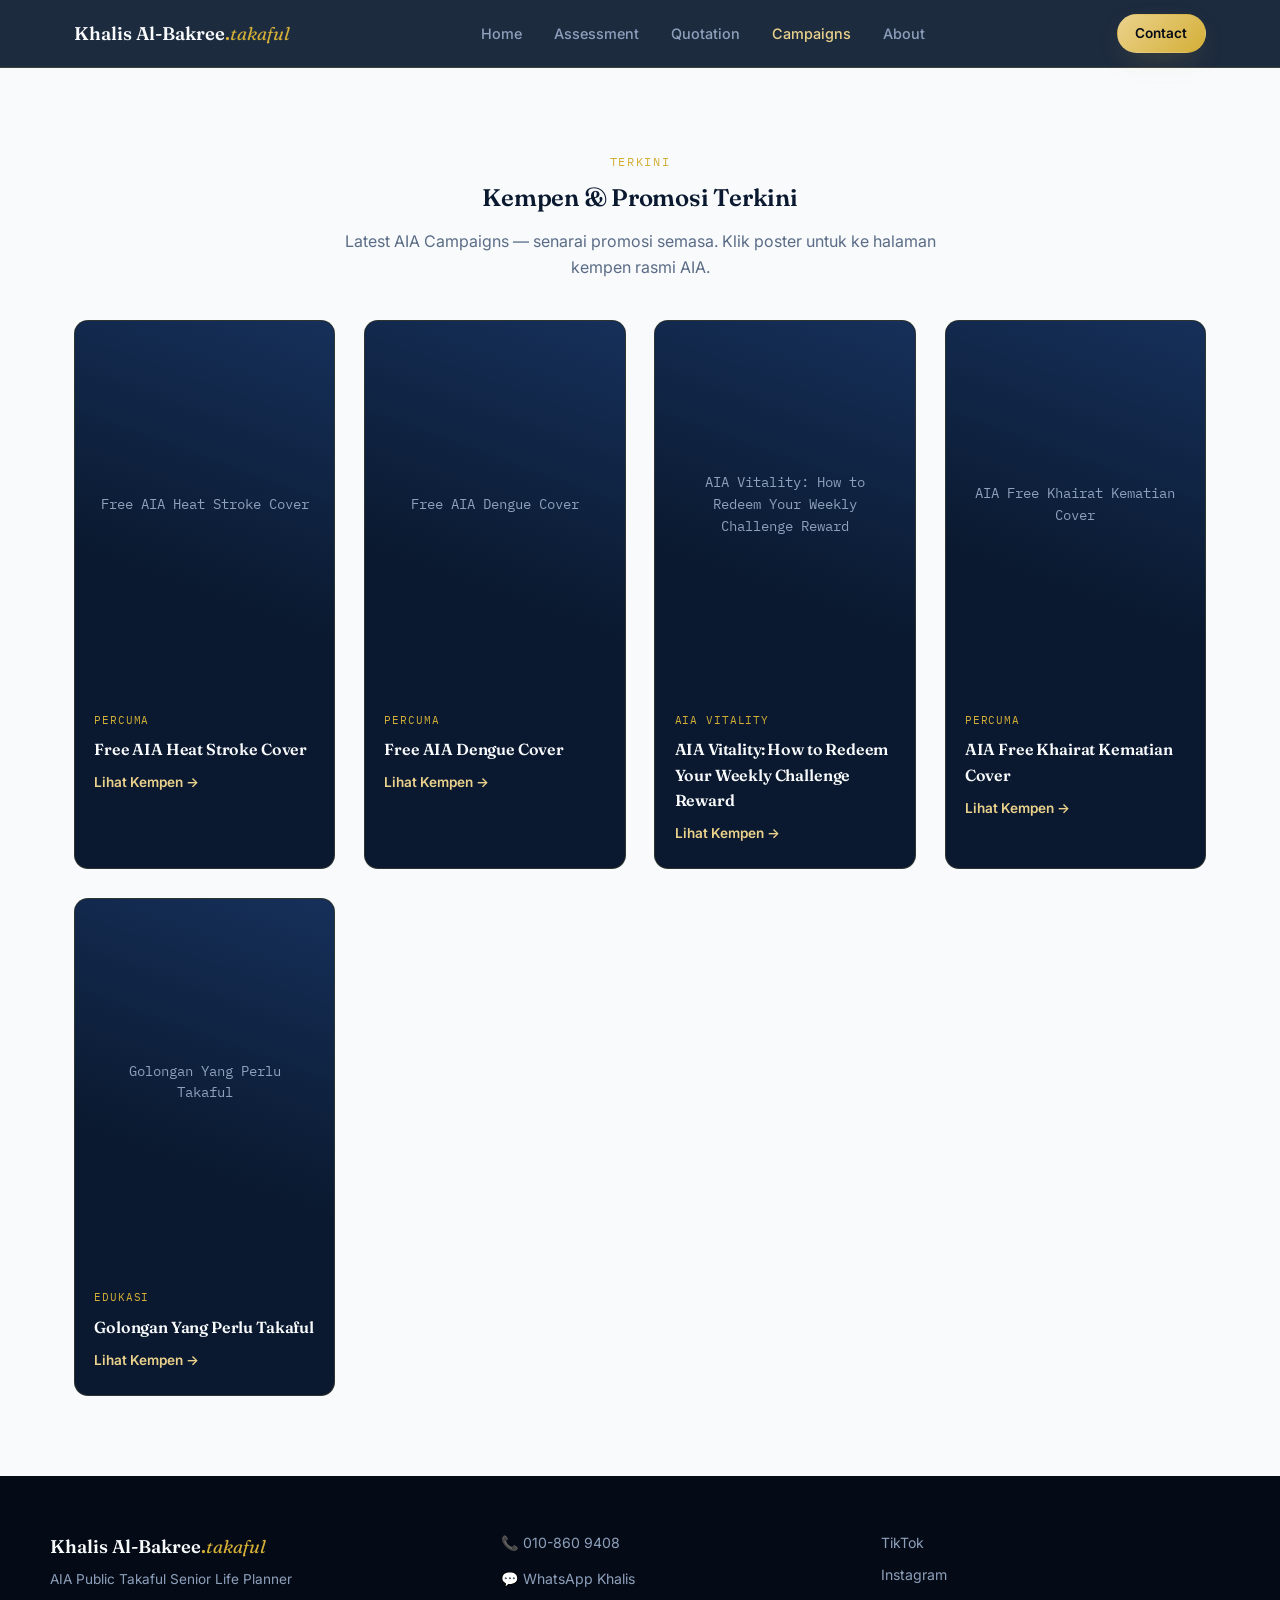
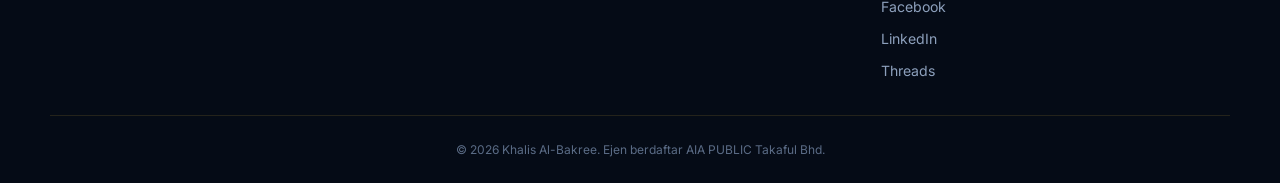
==== campaigns.html @ efdd9053 "Add files via upload" ====
<!DOCTYPE html>
<html lang="ms">
<head>
<meta charset="UTF-8">
<meta name="viewport" content="width=device-width, initial-scale=1.0">
<title>Kempen & Promosi Terkini | Khalis Al-Bakree — AIA Public Takaful</title>
<meta name="description" content="Senarai kempen dan promosi terkini AIA Public Takaful oleh Khalis Al-Bakree.">
<link rel="preconnect" href="https://fonts.googleapis.com">
<link rel="preconnect" href="https://fonts.gstatic.com" crossorigin>
<link href="https://fonts.googleapis.com/css2?family=Fraunces:opsz,wght@9..144,400;9..144,500;9..144,600;9..144,700&family=Inter:wght@400;500;600;700&family=IBM+Plex+Mono:wght@400;500;600&display=swap" rel="stylesheet">
<link rel="stylesheet" href="style.css">
</head>
<body>

<!-- ============ HEADER ============ -->
<header class="site-header">
  <div class="header-inner">
    <a href="index.html" class="logo">Khalis Al-Bakree<span class="logo-dot">.</span><span class="logo-accent">takaful</span></a>
    <nav class="main-nav" id="mainNav">
      <a href="index.html#home">Home</a>
      <a href="index.html#assessment">Assessment</a>
      <a href="index.html#quotation">Quotation</a>
      <a href="campaigns.html" class="nav-active">Campaigns</a>
      <a href="index.html#about">About</a>
    </nav>
    <a class="btn btn-gold btn-small" href="https://wa.me/60108609408" target="_blank" rel="noopener">Contact</a>
    <button class="nav-toggle" id="navToggle" aria-label="Buka menu" aria-expanded="false">
      <span></span><span></span><span></span>
    </button>
  </div>
</header>

<main>
<section class="campaigns-page">
  <div class="section-head">
    <span class="eyebrow">Terkini</span>
    <h1>Kempen &amp; Promosi Terkini</h1>
    <p class="section-sub">Latest AIA Campaigns — senarai promosi semasa. Klik poster untuk ke halaman kempen rasmi AIA.</p>
  </div>

  <div class="campaign-grid" id="campaignGrid"></div>
  <p class="campaign-empty" id="campaignEmpty" hidden>Tiada kempen aktif buat masa ini. Sila semak semula tidak lama lagi.</p>
</section>
</main>

<!-- ============ FOOTER ============ -->
<footer class="site-footer">
  <div class="footer-inner">
    <div class="footer-brand">
      <span class="logo">Khalis Al-Bakree<span class="logo-dot">.</span><span class="logo-accent">takaful</span></span>
      <p>AIA Public Takaful Senior Life Planner</p>
    </div>
    <div class="footer-contact">
      <p>📞 <a href="tel:+60108609408">010-860 9408</a></p>
      <p>💬 <a href="https://wa.me/60108609408" target="_blank" rel="noopener">WhatsApp Khalis</a></p>
    </div>
    <div class="footer-social">
      <a href="https://www.tiktok.com/@khalisalbakree?_r=1&_t=ZS-99dYQrxpDvN" target="_blank" rel="noopener">TikTok</a>
      <a href="https://www.instagram.com/khalisalbakree?igsi=c2Nwd3drcGUxZGxn&utm_source=qr" target="_blank" rel="noopener">Instagram</a>
      <a href="https://www.facebook.com/share/1DFNo1LqV4/?mibextid=wwXIfr" target="_blank" rel="noopener">Facebook</a>
      <a href="https://www.linkedin.com/in/khalis-al-bakree-452933145" target="_blank" rel="noopener">LinkedIn</a>
      <a href="https://www.threads.com/@khalisalbakree" target="_blank" rel="noopener">Threads</a>
    </div>
  </div>
  <p class="footer-legal">© 2026 Khalis Al-Bakree. Ejen berdaftar AIA PUBLIC Takaful Bhd.</p>
</footer>

<script src="campaigns.js"></script>
<script src="campaigns-render.js"></script>
</body>
</html>
---- style.css ----
/* =============================================================
   TOKENS
============================================================= */
:root{
  --navy-950:#050B16;
  --navy-900:#0A192F;
  --navy-800:#122544;
  --navy-700:#1C3763;
  --gold:#D4AF37;
  --gold-light:#EBD28C;
  --gold-dim: rgba(212,175,55,0.35);
  --paper:#F8FAFC;
  --paper-dim:#EDF1F6;
  --ink:#0A192F;
  --muted:#8DA0BC;
  --muted-dark:#5B6C86;
  --red:#E2574C;
  --yellow:#E0B84B;
  --green:#3FA173;

  --font-display:'Fraunces', serif;
  --font-body:'Inter', sans-serif;
  --font-mono:'IBM Plex Mono', monospace;

  --radius:14px;
  --shadow-lg: 0 24px 60px -20px rgba(5,11,22,0.55);
}

*{box-sizing:border-box;}
html{scroll-behavior:smooth;}
body{
  margin:0;
  background:var(--paper);
  color:var(--ink);
  font-family:var(--font-body);
  line-height:1.6;
  -webkit-font-smoothing:antialiased;
}
h1,h2,h3{
  font-family:var(--font-display);
  font-weight:600;
  color:var(--navy-900);
  margin:0 0 .5em;
  letter-spacing:-0.01em;
}
p{margin:0 0 1em;}
a{color:inherit;text-decoration:none;}
ul{list-style:none;margin:0;padding:0;}
img{max-width:100%;display:block;}
:focus-visible{outline:2px solid var(--gold);outline-offset:3px;}
@media (prefers-reduced-motion: reduce){
  *{animation-duration:.001ms !important; transition-duration:.001ms !important;}
}

.gold-text{color:var(--gold);}
.eyebrow{
  display:inline-block;
  font-family:var(--font-mono);
  font-size:.72rem;
  letter-spacing:.14em;
  text-transform:uppercase;
  color:var(--gold);
  margin-bottom:.6em;
}
.section-head{max-width:640px;margin:0 auto 2.5rem;text-align:center;}
.section-sub{color:var(--muted-dark);}
.placeholder-note{
  font-family:var(--font-mono);
  font-size:.72rem;
  color:var(--muted-dark);
  opacity:.7;
}

/* =============================================================
   BUTTONS
============================================================= */
.btn{
  display:inline-flex;align-items:center;justify-content:center;
  padding:.85em 1.7em;
  border-radius:999px;
  font-weight:600;
  font-size:.95rem;
  border:1px solid transparent;
  cursor:pointer;
  transition:transform .18s ease, box-shadow .18s ease, background .18s ease;
}
.btn:hover{transform:translateY(-2px);}
.btn-gold{
  background:linear-gradient(135deg, var(--gold-light), var(--gold));
  color:var(--navy-950);
  box-shadow:0 10px 30px -12px var(--gold-dim);
}
.btn-gold:hover{box-shadow:0 14px 34px -10px var(--gold-dim);}
.btn-outline{
  background:transparent;
  border-color:var(--gold-dim);
  color:var(--navy-900);
}
.btn-outline:hover{border-color:var(--gold);background:rgba(212,175,55,0.06);}
.btn-small{padding:.55em 1.3em;font-size:.85rem;}
.btn-full{width:100%;}
.btn-bilingual{flex-direction:column;line-height:1.3;gap:.1rem;padding:.7em 1.7em;}
.btn-sub{font-size:.72rem;font-weight:500;opacity:.75;}

/* =============================================================
   HEADER
============================================================= */
.site-header{
  position:sticky;top:0;z-index:50;
  background:rgba(10,25,47,0.92);
  backdrop-filter:blur(10px);
  border-bottom:1px solid rgba(212,175,55,0.18);
}
.header-inner{
  max-width:1180px;margin:0 auto;
  display:flex;align-items:center;justify-content:space-between;
  padding:.9rem 1.5rem;
}
.logo{
  font-family:var(--font-display);
  font-size:1.15rem;
  color:var(--paper);
  font-weight:600;
}
.logo-dot{color:var(--gold);}
.logo-accent{color:var(--gold);font-style:italic;font-weight:400;}
.main-nav{display:flex;gap:2rem;}
.main-nav a{
  color:var(--muted);
  font-size:.9rem;
  font-weight:500;
  transition:color .15s ease;
}
.main-nav a:hover{color:var(--gold-light);}
.nav-toggle{display:none;background:none;border:none;cursor:pointer;padding:.4rem;}
.nav-toggle span{
  display:block;width:22px;height:2px;background:var(--paper);margin:5px 0;
  transition:transform .2s ease, opacity .2s ease;
}

/* =============================================================
   HERO
============================================================= */
.hero{
  position:relative;
  background:radial-gradient(120% 140% at 85% -10%, #17335c 0%, var(--navy-900) 45%, var(--navy-950) 100%);
  padding:5rem 1.5rem 6rem;
  overflow:hidden;
}
.hero-motif{
  position:absolute;inset:0;
  background-image:
    repeating-conic-gradient(from 0deg, rgba(212,175,55,0.05) 0deg 6deg, transparent 6deg 24deg);
  -webkit-mask-image:radial-gradient(circle at 88% 8%, black 0%, transparent 45%);
  mask-image:radial-gradient(circle at 88% 8%, black 0%, transparent 45%);
  pointer-events:none;
}
.hero-inner{
  position:relative;
  max-width:1180px;margin:0 auto;
  display:grid;grid-template-columns:1.15fr .85fr;gap:3.5rem;align-items:center;
}
.badge{
  display:inline-block;
  font-family:var(--font-mono);
  font-size:.72rem;letter-spacing:.1em;text-transform:uppercase;
  color:var(--navy-950);
  background:linear-gradient(135deg, var(--gold-light), var(--gold));
  padding:.45em 1em;border-radius:999px;
  margin-bottom:1.4rem;
}
.hero h1{
  color:var(--paper);
  font-size:clamp(2.1rem, 4vw, 3.1rem);
  line-height:1.15;
}
.hero-sub{color:var(--muted);max-width:46ch;font-size:1.05rem;}
.hero-cta{display:flex;gap:1rem;flex-wrap:wrap;margin-top:1.8rem;}
.hero-cta .btn-outline{color:var(--paper);border-color:rgba(212,175,55,0.5);}
.hero-cta .btn-outline:hover{background:rgba(212,175,55,0.1);}

.hero-video-card{
  background:linear-gradient(160deg, var(--navy-800), var(--navy-900));
  border:1px solid rgba(212,175,55,0.25);
  border-radius:var(--radius);
  padding:1.2rem;
  box-shadow:var(--shadow-lg);
}
.video-placeholder{
  aspect-ratio:9/13;
  border-radius:10px;
  background:linear-gradient(200deg, #16305a, #0A192F 70%);
  display:flex;flex-direction:column;align-items:center;justify-content:center;gap:1rem;
  color:var(--muted);
  text-align:center;padding:1rem;
  position:relative;
}
.video-placeholder.small{aspect-ratio:9/12;}
.video-placeholder p{margin:0;font-size:.85rem;max-width:20ch;}
.play-ring{
  width:56px;height:56px;border-radius:50%;
  border:1.5px solid var(--gold);
  display:flex;align-items:center;justify-content:center;
  transition:transform .2s ease;
}
.play-ring.small{width:44px;height:44px;}
.video-placeholder:hover .play-ring{transform:scale(1.08);}
.play-triangle{
  width:0;height:0;
  border-top:8px solid transparent;border-bottom:8px solid transparent;
  border-left:13px solid var(--gold);
  margin-left:3px;
}

/* =============================================================
   AUTHORITY STRIP
============================================================= */
.authority-strip{background:var(--navy-950);padding:3rem 1.5rem;}
.strip-inner{
  max-width:1180px;margin:0 auto;
  display:grid;grid-template-columns:repeat(3,1fr);gap:1.5rem;
}
.metric-card{
  border:1px solid rgba(212,175,55,0.18);
  border-radius:var(--radius);
  padding:1.6rem;
  background:linear-gradient(160deg, rgba(212,175,55,0.04), transparent);
}
.metric-card h3{color:var(--paper);font-size:1.05rem;}
.metric-card p{color:var(--muted);font-size:.88rem;margin:0;}
.metric-icon{font-size:1.4rem;display:block;margin-bottom:.6rem;}

/* =============================================================
   VIDEO HUB
============================================================= */
.video-hub{padding:5rem 1.5rem;max-width:1180px;margin:0 auto;}
.video-grid{display:grid;grid-template-columns:repeat(auto-fill, minmax(200px, 1fr));gap:1.5rem;}
.video-card-link{cursor:pointer;position:relative;text-decoration:none;}
.video-tag{position:absolute;top:.8rem;left:.8rem;}

/* =============================================================
   TOOL SECTIONS (shared)
============================================================= */
.assessment, .quotation{
  padding:5rem 1.5rem;
  max-width:900px;margin:0 auto;
}
.tool-panel{display:grid;gap:2.5rem;}
.tool-form{
  display:grid;gap:1.1rem;
  background:var(--navy-900);
  padding:2rem;border-radius:var(--radius);
  box-shadow:var(--shadow-lg);
}
.quote-form{grid-template-columns:repeat(3,1fr);align-items:end;max-width:900px;margin:0 auto;}
.quote-form button{grid-column:1/-1;}
.tool-form label{
  display:flex;flex-direction:column;gap:.5rem;
  font-size:.85rem;color:var(--muted);
  font-weight:500;
}
.tool-form input, .tool-form select{
  font-family:var(--font-body);
  padding:.75em .9em;
  border-radius:8px;
  border:1px solid var(--navy-700);
  background:var(--navy-950);
  color:var(--paper);
  font-size:.95rem;
}
.tool-form input::placeholder{color:var(--muted-dark);}
.tool-form input:focus, .tool-form select:focus{border-color:var(--gold);}
.age-warning{color:var(--red);text-align:center;font-size:.85rem;margin-top:-1rem;}

/* --- assessment results --- */
.tool-results{
  background:var(--paper-dim);
  border:1px solid #DCE3EC;
  border-radius:var(--radius);
  padding:2rem;
}
.tool-results h3{font-size:1.2rem;}
.gap-row{margin-bottom:1.4rem;}
.gap-label{font-size:.9rem;font-weight:600;margin-bottom:.4rem;}
.target-note{font-weight:400;color:var(--muted-dark);font-size:.8rem;}
.progress-track{
  height:10px;border-radius:999px;background:#DCE3EC;overflow:hidden;margin-bottom:.4rem;
}
.progress-fill{
  height:100%;border-radius:999px;
  background:linear-gradient(90deg, var(--gold), var(--gold-light));
  width:0%;
  transition:width .8s cubic-bezier(.22,.9,.3,1);
}
.gap-figures{font-family:var(--font-mono);font-size:.8rem;color:var(--muted-dark);}
.total-gap{
  font-family:var(--font-mono);
  font-size:1.15rem;
  text-align:center;
  padding:1rem;margin:1.5rem 0;
  border-top:1px dashed var(--gold-dim);
  border-bottom:1px dashed var(--gold-dim);
}
.disclaimer{font-size:.75rem;color:var(--muted-dark);text-align:center;margin-top:1rem;margin-bottom:0;}

/* --- pricing cards --- */
.pricing-grid{
  display:grid;grid-template-columns:repeat(3,1fr);gap:1.5rem;margin-top:2.5rem;
}
.pricing-card{
  background:var(--navy-900);
  border:1px solid rgba(212,175,55,0.2);
  border-radius:var(--radius);
  padding:1.8rem;text-align:center;
  color:var(--paper);
}
.pricing-card.featured{
  border-color:var(--gold);
  transform:scale(1.04);
  box-shadow:var(--shadow-lg);
}
.plan-tag{
  font-family:var(--font-mono);font-size:.7rem;letter-spacing:.1em;text-transform:uppercase;
  color:var(--gold);
}
.pricing-card h3{color:var(--paper);font-size:1.1rem;margin-top:.4rem;}
.premium{margin:1rem 0;}
.premium-figure{
  font-family:var(--font-mono);font-size:1.6rem;font-weight:600;color:var(--gold-light);
}
.premium-unit{font-size:.85rem;color:var(--muted);}

/* =============================================================
   MODAL
============================================================= */
.modal-overlay{
  position:fixed;inset:0;background:rgba(5,11,22,0.7);
  display:flex;align-items:center;justify-content:center;
  padding:1.5rem;z-index:100;
}
.modal-card{
  background:var(--navy-900);
  border:1px solid rgba(212,175,55,0.3);
  border-radius:var(--radius);
  padding:2.2rem;max-width:420px;width:100%;
  position:relative;color:var(--paper);
  box-shadow:var(--shadow-lg);
}
.modal-close{
  position:absolute;top:1rem;right:1rem;
  background:none;border:none;color:var(--muted);
  font-size:1.4rem;cursor:pointer;line-height:1;
}
.modal-features{margin:1.2rem 0;display:grid;gap:.5rem;}
.modal-features li{font-size:.88rem;color:var(--muted);padding-left:1.2em;position:relative;}
.modal-features li::before{content:"✓";position:absolute;left:0;color:var(--gold);}

/* =============================================================
   ABOUT
============================================================= */
.about{background:var(--navy-950);padding:5.5rem 1.5rem;}
.about-inner{
  max-width:1100px;margin:0 auto;
  display:grid;grid-template-columns:.75fr 1.25fr;gap:3.5rem;align-items:center;
}
.about-portrait{
  aspect-ratio:4/5;border-radius:var(--radius);
  width:100%;object-fit:cover;
  border:1px solid rgba(212,175,55,0.25);
  box-shadow:var(--shadow-lg);
}
.about-copy .eyebrow{color:var(--gold);}
.about-copy h2{color:var(--paper);}
.about-copy p{color:var(--muted);}

/* =============================================================
   TESTIMONIALS
============================================================= */
.testimonials{padding:5.5rem 1.5rem;max-width:1180px;margin:0 auto;}
.testimonial-grid{display:grid;grid-template-columns:repeat(3,1fr);gap:1.5rem;}
.testimonial-card{
  background:var(--paper-dim);border-radius:var(--radius);
  padding:1.8rem;border:1px solid #DCE3EC;
  font-size:.92rem;
}
.testimonial-card p{color:var(--ink);}
.testimonial-card cite{
  font-style:normal;font-size:.8rem;color:var(--muted-dark);
  display:block;margin-top:.8rem;
}
.rating-badge{
  font-family:var(--font-mono);font-size:.85rem;color:var(--gold);
  margin-top:.6rem;
}
.verified-tag{
  display:block;font-family:var(--font-mono);font-size:.68rem;
  color:var(--muted-dark);opacity:.75;margin-top:.2rem;
}

/* =============================================================
   FOOTER
============================================================= */
.site-footer{background:var(--navy-950);padding:3.5rem 1.5rem 1.5rem;}
.footer-inner{
  max-width:1180px;margin:0 auto;
  display:grid;grid-template-columns:1.2fr 1fr 1fr;gap:2rem;
  border-bottom:1px solid rgba(212,175,55,0.15);
  padding-bottom:2rem;margin-bottom:1.5rem;
}
.footer-brand p{color:var(--muted);font-size:.85rem;margin-top:.5rem;}
.footer-contact p{color:var(--muted);font-size:.88rem;}
.footer-contact a:hover{color:var(--gold-light);}
.footer-social{display:flex;flex-direction:column;gap:.6rem;}
.footer-social a{color:var(--muted);font-size:.88rem;}
.footer-social a:hover{color:var(--gold-light);}
.footer-legal{
  max-width:1180px;margin:0 auto;color:var(--muted-dark);font-size:.75rem;text-align:center;
}

/* =============================================================
   CAMPAIGNS PAGE
============================================================= */
.campaigns-page{padding:5rem 1.5rem;max-width:1180px;margin:0 auto;}
.nav-active{color:var(--gold-light) !important;}
.campaign-grid{
  display:grid;
  grid-template-columns:repeat(auto-fill, minmax(240px, 1fr));
  gap:1.8rem;
}
.campaign-card{
  display:block;
  border-radius:var(--radius);
  overflow:hidden;
  background:var(--navy-900);
  border:1px solid rgba(212,175,55,0.18);
  transition:transform .2s ease, box-shadow .2s ease, border-color .2s ease;
}
.campaign-card:hover{
  transform:translateY(-4px);
  box-shadow:var(--shadow-lg);
  border-color:var(--gold);
}
.campaign-poster{
  aspect-ratio:1 / 1.414; /* A4 portrait */
  background:linear-gradient(200deg, #16305a, #0A192F 70%);
  overflow:hidden;
}
.campaign-poster img{width:100%;height:100%;object-fit:cover;}
.campaign-poster.poster-fallback{
  display:flex;align-items:center;justify-content:center;
  text-align:center;padding:1.5rem;
}
.campaign-poster.poster-fallback span{
  color:var(--muted);font-family:var(--font-mono);font-size:.85rem;
}
.campaign-body{padding:1.1rem 1.2rem 1.4rem;}
.campaign-tag{
  display:inline-block;
  font-family:var(--font-mono);font-size:.68rem;letter-spacing:.08em;text-transform:uppercase;
  color:var(--gold);margin-bottom:.5rem;
}
.campaign-body h3{color:var(--paper);font-size:1rem;margin-bottom:.4rem;}
.campaign-validity{
  display:block;font-size:.78rem;color:var(--muted);margin-bottom:.6rem;
}
.campaign-cta{
  display:inline-block;font-size:.85rem;font-weight:600;color:var(--gold-light);
}
.campaign-empty{
  text-align:center;color:var(--muted-dark);padding:3rem 0;
}

@media (max-width:880px){
  .hero-inner{grid-template-columns:1fr;}
  .strip-inner, .video-grid, .pricing-grid, .testimonial-grid{grid-template-columns:1fr;}
  .quote-form{grid-template-columns:1fr;}
  .about-inner{grid-template-columns:1fr;}
  .footer-inner{grid-template-columns:1fr;text-align:center;}
  .footer-social{align-items:center;}
  .pricing-card.featured{transform:none;}
}
@media (max-width:720px){
  .main-nav{
    position:fixed;top:64px;left:0;right:0;
    background:var(--navy-900);
    flex-direction:column;gap:0;
    max-height:0;overflow:hidden;
    transition:max-height .25s ease;
    border-bottom:1px solid rgba(212,175,55,0.18);
  }
  .main-nav.open{max-height:300px;}
  .main-nav a{padding:1rem 1.5rem;border-top:1px solid rgba(212,175,55,0.08);}
  .nav-toggle{display:block;}
  #headerContactBtn{display:none;}
}
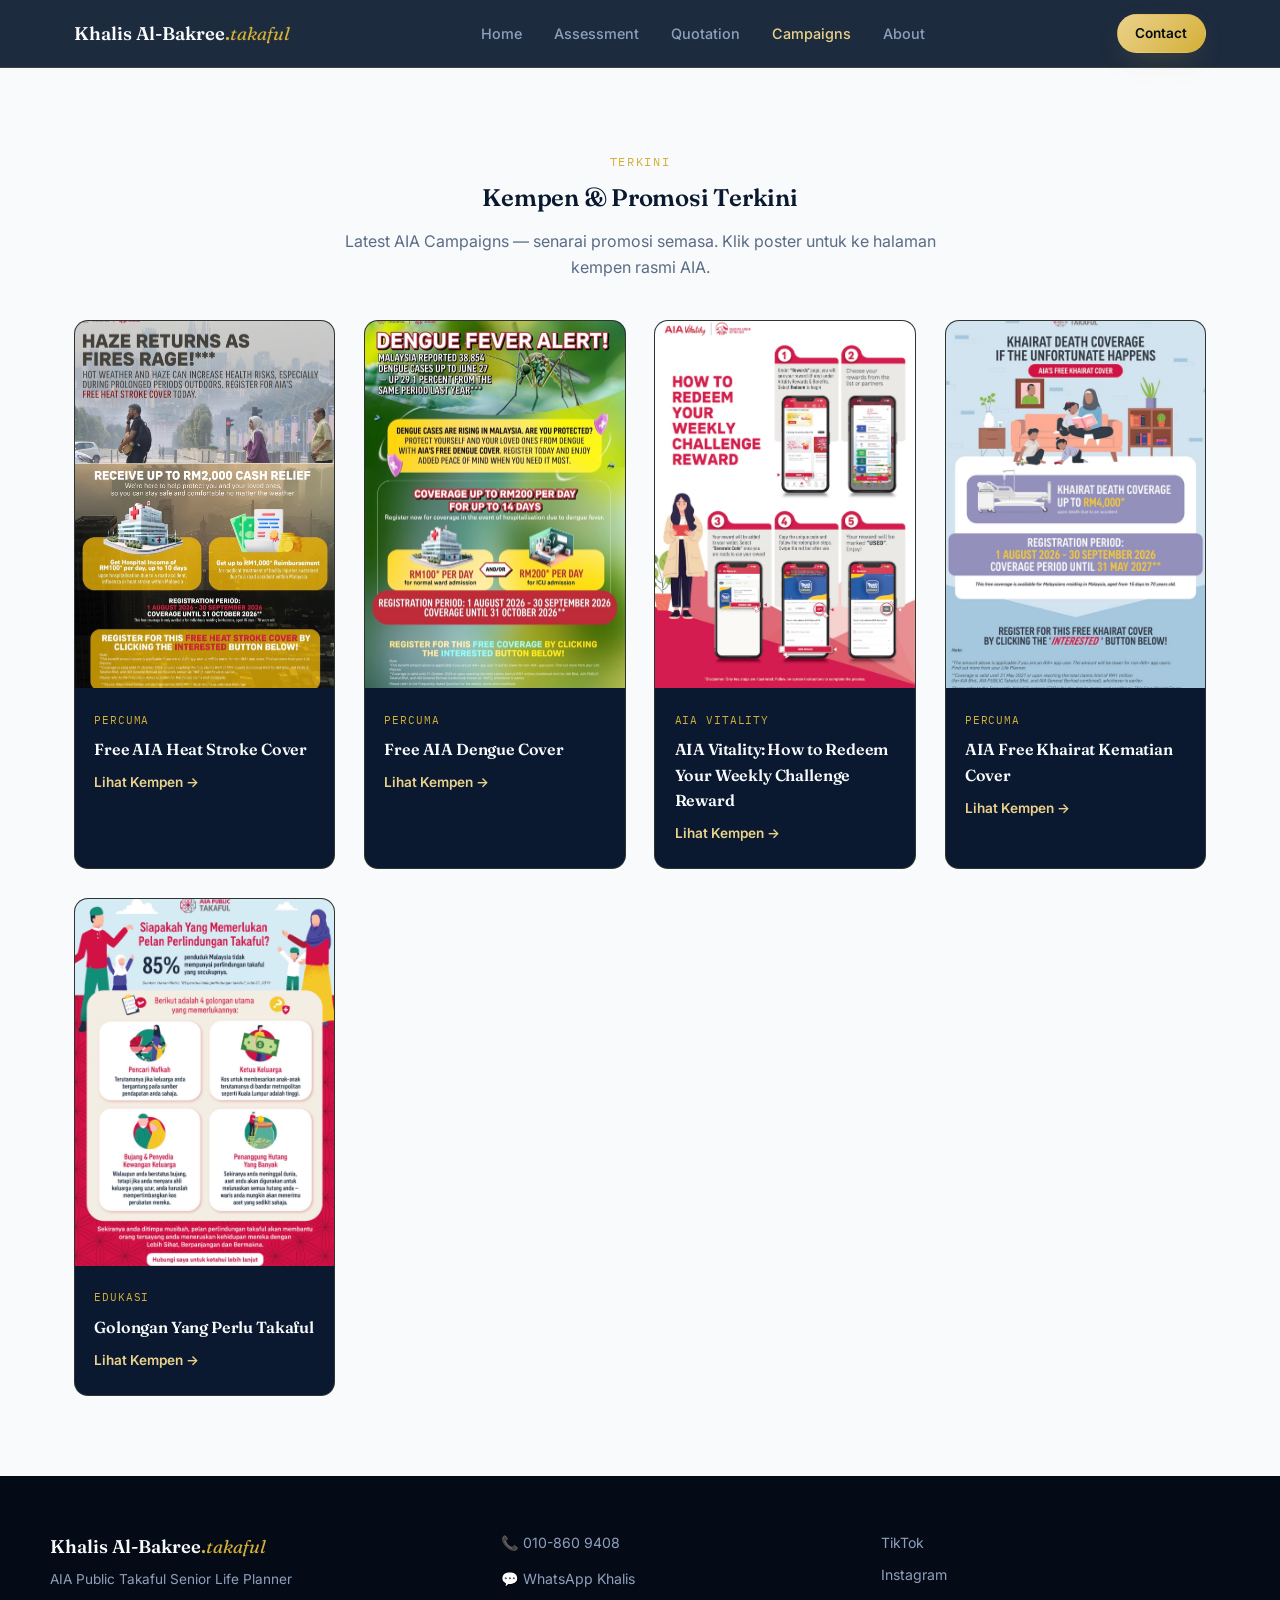
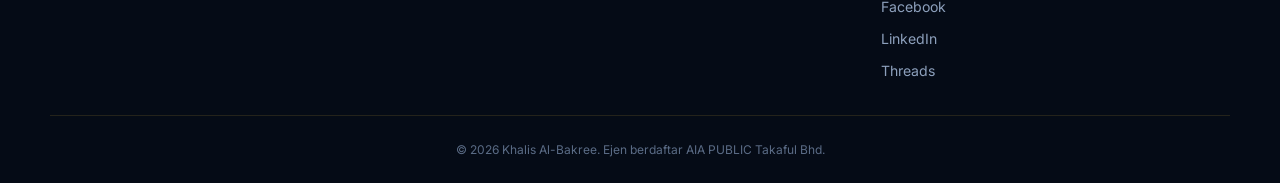
==== commit 7fe4909c: "Update campaigns.html" ====
--- a/campaigns.html
+++ b/campaigns.html
@@ -5,6 +5,21 @@
 <meta name="viewport" content="width=device-width, initial-scale=1.0">
 <title>Kempen & Promosi Terkini | Khalis Al-Bakree — AIA Public Takaful</title>
 <meta name="description" content="Senarai kempen dan promosi terkini AIA Public Takaful oleh Khalis Al-Bakree.">
+<link rel="canonical" href="https://khalis-the-creator.github.io/Khalis-Takaful-Website/campaigns.html">
+
+<meta property="og:type" content="website">
+<meta property="og:site_name" content="Khalis Al-Bakree — AIA Public Takaful">
+<meta property="og:title" content="Kempen & Promosi Terkini | Khalis Al-Bakree">
+<meta property="og:description" content="Senarai kempen dan promosi terkini AIA Public Takaful oleh Khalis Al-Bakree.">
+<meta property="og:url" content="https://khalis-the-creator.github.io/Khalis-Takaful-Website/campaigns.html">
+<meta property="og:image" content="https://khalis-the-creator.github.io/Khalis-Takaful-Website/khalis-portrait.jpg">
+<meta property="og:locale" content="ms_MY">
+
+<meta name="twitter:card" content="summary_large_image">
+<meta name="twitter:title" content="Kempen & Promosi Terkini | Khalis Al-Bakree">
+<meta name="twitter:description" content="Senarai kempen dan promosi terkini AIA Public Takaful oleh Khalis Al-Bakree.">
+<meta name="twitter:image" content="https://khalis-the-creator.github.io/Khalis-Takaful-Website/khalis-portrait.jpg">
+
 <link rel="preconnect" href="https://fonts.googleapis.com">
 <link rel="preconnect" href="https://fonts.gstatic.com" crossorigin>
 <link href="https://fonts.googleapis.com/css2?family=Fraunces:opsz,wght@9..144,400;9..144,500;9..144,600;9..144,700&family=Inter:wght@400;500;600;700&family=IBM+Plex+Mono:wght@400;500;600&display=swap" rel="stylesheet">
--- a/style.css
+++ b/style.css
@@ -9,6 +9,7 @@
   --gold:#D4AF37;
   --gold-light:#EBD28C;
   --gold-dim: rgba(212,175,55,0.35);
+  --copper:#C1694F;
   --paper:#F8FAFC;
   --paper-dim:#EDF1F6;
   --ink:#0A192F;
@@ -94,7 +95,7 @@
 .btn-outline{
   background:transparent;
   border-color:var(--gold-dim);
-  color:var(--navy-900);
+  color:var(--paper);
 }
 .btn-outline:hover{border-color:var(--gold);background:rgba(212,175,55,0.06);}
 .btn-small{padding:.55em 1.3em;font-size:.85rem;}
@@ -307,6 +308,7 @@
 .pricing-grid{
   display:grid;grid-template-columns:repeat(3,1fr);gap:1.5rem;margin-top:2.5rem;
 }
+.pricing-grid[hidden]{display:none;}
 .pricing-card{
   background:var(--navy-900);
   border:1px solid rgba(212,175,55,0.2);
@@ -331,29 +333,23 @@
 .premium-unit{font-size:.85rem;color:var(--muted);}
 
 /* =============================================================
-   MODAL
-============================================================= */
-.modal-overlay{
-  position:fixed;inset:0;background:rgba(5,11,22,0.7);
+   PLAN BADGE — small distinguishing label + icon per quote tool
+   (shared by A-Life Sejuta Makna and A-Life Kritikal Protector)
+============================================================= */
+.plan-badge-row{
   display:flex;align-items:center;justify-content:center;
-  padding:1.5rem;z-index:100;
-}
-.modal-card{
-  background:var(--navy-900);
-  border:1px solid rgba(212,175,55,0.3);
-  border-radius:var(--radius);
-  padding:2.2rem;max-width:420px;width:100%;
-  position:relative;color:var(--paper);
-  box-shadow:var(--shadow-lg);
-}
-.modal-close{
-  position:absolute;top:1rem;right:1rem;
-  background:none;border:none;color:var(--muted);
-  font-size:1.4rem;cursor:pointer;line-height:1;
-}
-.modal-features{margin:1.2rem 0;display:grid;gap:.5rem;}
-.modal-features li{font-size:.88rem;color:var(--muted);padding-left:1.2em;position:relative;}
-.modal-features li::before{content:"✓";position:absolute;left:0;color:var(--gold);}
+  gap:.45rem;margin:.2rem 0 1rem;
+}
+.plan-icon{
+  width:17px;height:17px;flex-shrink:0;color:var(--copper);
+}
+.plan-badge{
+  font-family:var(--font-mono);font-size:.75rem;
+  letter-spacing:.08em;text-transform:uppercase;
+  color:var(--copper);
+}
+
+.kritikal-tool{margin-top:4.5rem;}
 
 /* =============================================================
    ABOUT
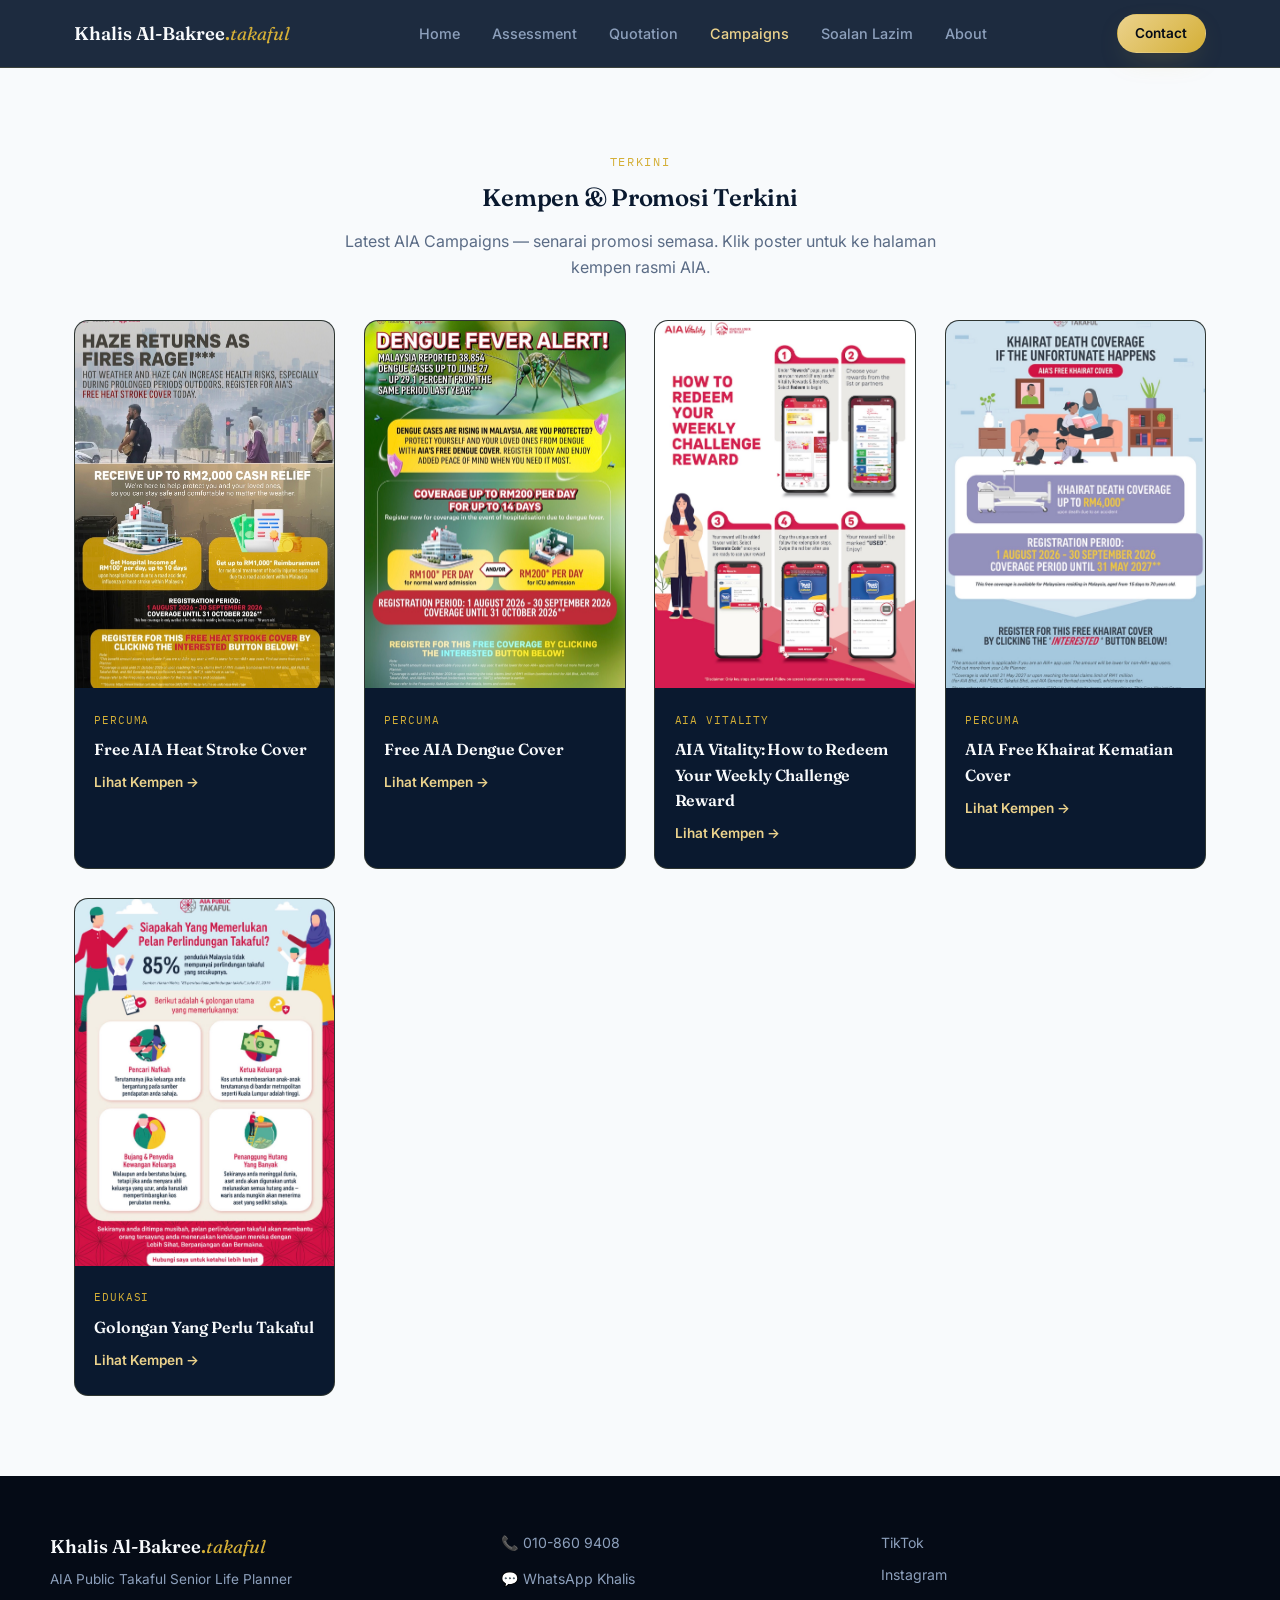
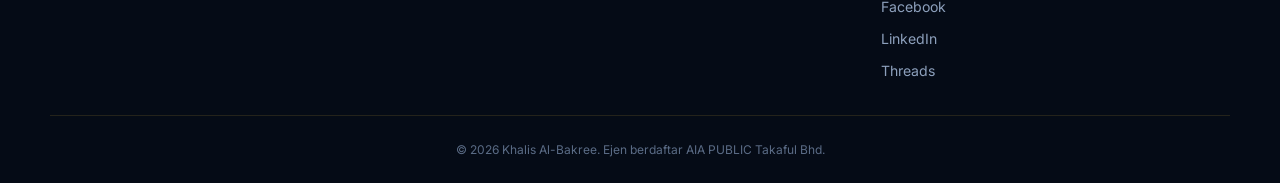
==== commit b2520a07: "Update campaigns.html" ====
--- a/campaigns.html
+++ b/campaigns.html
@@ -36,6 +36,7 @@
       <a href="index.html#assessment">Assessment</a>
       <a href="index.html#quotation">Quotation</a>
       <a href="campaigns.html" class="nav-active">Campaigns</a>
+      <a href="soalan-lazim.html">Soalan Lazim</a>
       <a href="index.html#about">About</a>
     </nav>
     <a class="btn btn-gold btn-small" href="https://wa.me/60108609408" target="_blank" rel="noopener">Contact</a>
--- a/style.css
+++ b/style.css
@@ -475,7 +475,68 @@
   .footer-social{align-items:center;}
   .pricing-card.featured{transform:none;}
 }
+/* =============================================================
+   FAQ PAGE (Soalan Lazim)
+============================================================= */
+.faq-page{padding:5rem 1.5rem;max-width:820px;margin:0 auto;}
+
+.faq-category-nav{
+  display:flex;flex-wrap:wrap;justify-content:center;
+  gap:.6rem;margin:0 0 3.5rem;
+}
+.faq-category-nav a{
+  font-family:var(--font-mono);font-size:.72rem;letter-spacing:.05em;
+  text-transform:uppercase;color:var(--muted-dark);
+  border:1px solid #DCE3EC;border-radius:999px;
+  padding:.5em 1.1em;transition:color .15s ease, border-color .15s ease;
+}
+.faq-category-nav a:hover{color:var(--gold);border-color:var(--gold-dim);}
+
+.faq-category{margin-bottom:3.5rem;scroll-margin-top:90px;}
+.faq-category-title{
+  font-size:1.4rem;
+  color:var(--navy-900);
+  border-bottom:2px solid var(--copper);
+  padding-bottom:.6rem;
+  margin-bottom:1.6rem;
+}
+
+.faq-item{
+  margin-bottom:2.2rem;
+  padding-bottom:2.2rem;
+  border-bottom:1px solid var(--paper-dim);
+}
+.faq-item:last-child{border-bottom:none;margin-bottom:0;padding-bottom:0;}
+.faq-item h3{
+  font-family:var(--font-body);
+  font-weight:700;
+  font-size:1.05rem;
+  color:var(--navy-900);
+  margin:0 0 .7em;
+  line-height:1.4;
+}
+.faq-item p{
+  color:var(--ink);
+  font-size:.95rem;
+  line-height:1.7;
+  margin-bottom:.9em;
+}
+.faq-item p:last-child{margin-bottom:0;}
+.faq-item strong{color:var(--navy-900);}
+
+.faq-cta{
+  text-align:center;
+  background:var(--navy-900);
+  border-radius:var(--radius);
+  padding:2.5rem 1.5rem;
+  margin-top:3rem;
+}
+.faq-cta p{color:var(--paper);font-size:1.05rem;margin-bottom:1.2rem;}
+
 @media (max-width:720px){
+  .faq-page{padding:3.5rem 1.2rem;}
+  .faq-category-nav{gap:.4rem;margin-bottom:2.5rem;}
+  .faq-category-nav a{font-size:.66rem;padding:.45em .9em;}
   .main-nav{
     position:fixed;top:64px;left:0;right:0;
     background:var(--navy-900);
